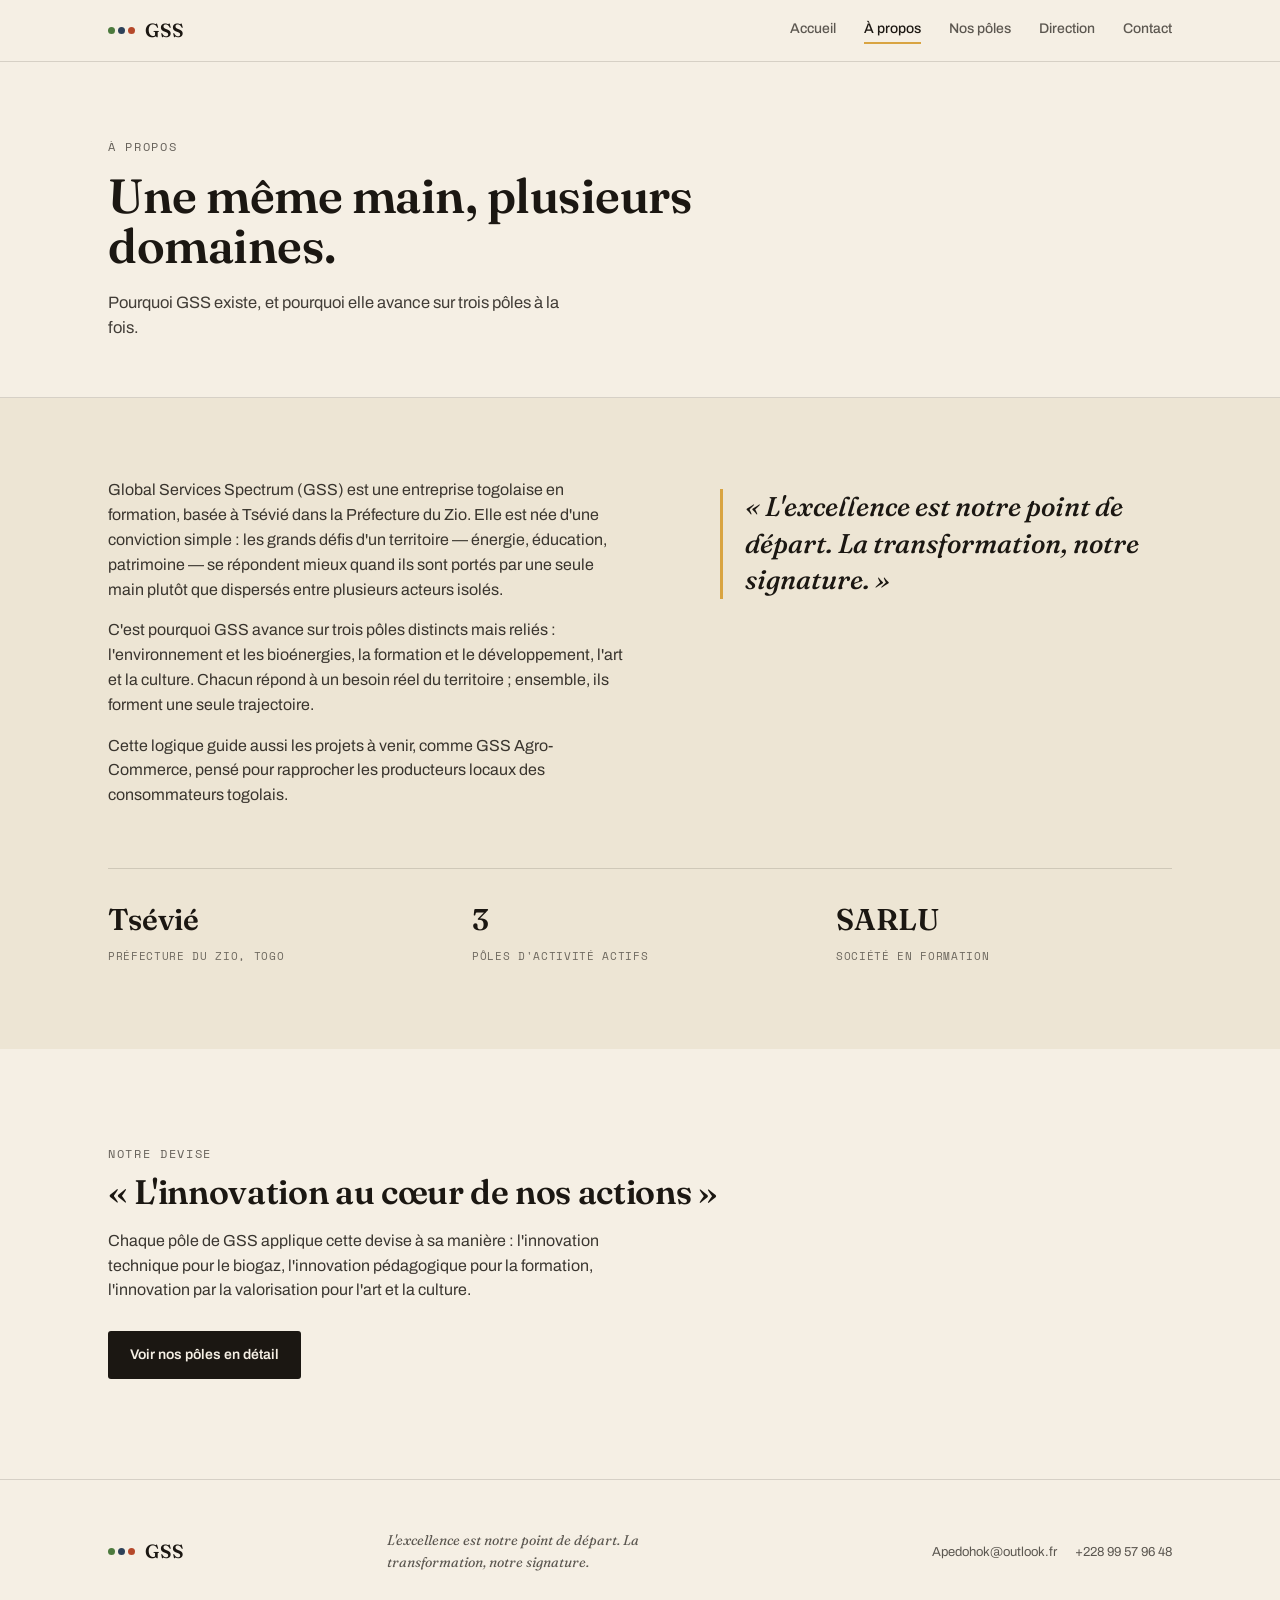
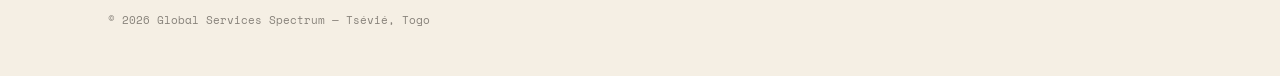
==== a-propos.html @ 8c527e41 "Add files via upload" ====
<!DOCTYPE html>
<html lang="fr">
<head>
<meta charset="UTF-8">
<meta name="viewport" content="width=device-width, initial-scale=1.0">
<title>À propos — Global Services Spectrum</title>
<link rel="preconnect" href="https://fonts.googleapis.com">
<link rel="preconnect" href="https://fonts.gstatic.com" crossorigin>
<link href="https://fonts.googleapis.com/css2?family=Fraunces:opsz,wght@9..144,300;9..144,500;9..144,600;9..144,700&family=Archivo:wght@400;500;600&family=Space+Mono:wght@400;700&display=swap" rel="stylesheet">
<link rel="stylesheet" href="styles.css">
</head>
<body>

<header>
  <nav class="wrap">
    <a href="index.html" class="brandmark">
      <span class="dot-row"><span class="dot"></span><span class="dot"></span><span class="dot"></span></span>
      GSS
    </a>
    <div class="navlinks">
      <a href="index.html">Accueil</a>
      <a href="a-propos.html">À propos</a>
      <a href="poles.html">Nos pôles</a>
      <a href="direction.html">Direction</a>
      <a href="contact.html">Contact</a>
    </div>
  </nav>
</header>

<main>
  <section class="page-hero">
    <div class="wrap">
      <p class="eyebrow">À propos</p>
      <h1>Une même main, plusieurs domaines.</h1>
      <p class="lede">Pourquoi GSS existe, et pourquoi elle avance sur trois pôles à la fois.</p>
    </div>
  </section>

  <section class="about" style="padding-top:64px;">
    <div class="wrap about-grid">
      <div class="reveal">
        <p style="opacity:0.85; max-width:58ch;">
          Global Services Spectrum (GSS) est une entreprise togolaise en formation, basée à Tsévié dans la Préfecture du Zio. Elle est née d'une conviction simple : les grands défis d'un territoire — énergie, éducation, patrimoine — se répondent mieux quand ils sont portés par une seule main plutôt que dispersés entre plusieurs acteurs isolés.
        </p>
        <p style="margin-top:16px; opacity:0.85; max-width:58ch;">
          C'est pourquoi GSS avance sur trois pôles distincts mais reliés : l'environnement et les bioénergies, la formation et le développement, l'art et la culture. Chacun répond à un besoin réel du territoire ; ensemble, ils forment une seule trajectoire.
        </p>
        <p style="margin-top:16px; opacity:0.85; max-width:58ch;">
          Cette logique guide aussi les projets à venir, comme GSS Agro-Commerce, pensé pour rapprocher les producteurs locaux des consommateurs togolais.
        </p>
      </div>
      <div class="reveal">
        <p class="pullquote">« L'excellence est notre point de départ. La transformation, notre signature. »</p>
      </div>
    </div>

    <div class="wrap">
      <div class="timeline-note reveal">
        <div>
          <div class="stat-num">Tsévié</div>
          <div class="stat-label">Préfecture du Zio, Togo</div>
        </div>
        <div>
          <div class="stat-num">3</div>
          <div class="stat-label">Pôles d'activité actifs</div>
        </div>
        <div>
          <div class="stat-num">SARLU</div>
          <div class="stat-label">Société en formation</div>
        </div>
      </div>
    </div>
  </section>

  <section>
    <div class="wrap reveal">
      <p class="eyebrow">Notre devise</p>
      <h2 style="margin-top:12px; font-size:clamp(24px,3vw,34px);">« L'innovation au cœur de nos actions »</h2>
      <p style="margin-top:18px; max-width:56ch; opacity:0.85;">
        Chaque pôle de GSS applique cette devise à sa manière : l'innovation technique pour le biogaz, l'innovation pédagogique pour la formation, l'innovation par la valorisation pour l'art et la culture.
      </p>
      <p style="margin-top:28px;"><a class="btn btn-primary" href="poles.html">Voir nos pôles en détail</a></p>
    </div>
  </section>
</main>

<footer>
  <div class="wrap">
    <div class="brandmark">
      <span class="dot-row"><span class="dot"></span><span class="dot"></span><span class="dot"></span></span>
      GSS
    </div>
    <p class="signature">L'excellence est notre point de départ. La transformation, notre signature.</p>
    <div class="foot-links">
      <a href="mailto:Apedohok@outlook.fr">Apedohok@outlook.fr</a>
      <a href="tel:+22899579648">+228 99 57 96 48</a>
    </div>
  </div>
  <div class="wrap" style="margin-top:14px;">
    <p class="legal">© 2026 Global Services Spectrum — Tsévié, Togo</p>
  </div>
</footer>

<script src="script.js"></script>
</body>
</html>
---- styles.css ----
:root{
  --ink:#1B1712;
  --paper:#F5EFE4;
  --paper-2:#EDE5D4;
  --feuille:#4C7A3D;
  --feuille-soft:#E3ECDE;
  --indigo:#2D4159;
  --indigo-soft:#DEE3EA;
  --terre:#B5482A;
  --terre-soft:#F1DED2;
  --ocre:#D9A441;
  --line: rgba(27,23,18,0.14);
  --maxw: 1120px;
}

*{box-sizing:border-box;}
html{scroll-behavior:smooth;}
@media (prefers-reduced-motion: reduce){
  html{scroll-behavior:auto;}
  *{animation-duration:0.01ms !important; transition-duration:0.01ms !important;}
}

body{
  margin:0;
  background:var(--paper);
  color:var(--ink);
  font-family:'Archivo', sans-serif;
  font-size:16px;
  line-height:1.55;
  -webkit-font-smoothing:antialiased;
}

h1,h2,h3{
  font-family:'Fraunces', serif;
  font-weight:600;
  line-height:1.05;
  margin:0;
  letter-spacing:-0.01em;
}

a{color:inherit;}
.wrap{max-width:var(--maxw); margin:0 auto; padding:0 28px;}

.eyebrow{
  font-family:'Space Mono', monospace;
  font-size:12px;
  letter-spacing:0.14em;
  text-transform:uppercase;
  opacity:0.65;
}

/* ---------- NAV ---------- */
header{
  position:sticky; top:0; z-index:50;
  background:rgba(245,239,228,0.9);
  backdrop-filter:blur(8px);
  border-bottom:1px solid var(--line);
}
nav.wrap{
  display:flex; align-items:center; justify-content:space-between;
  padding-top:16px; padding-bottom:16px;
  gap:16px; flex-wrap:wrap;
}
.brandmark{
  display:flex; align-items:center; gap:10px;
  font-family:'Fraunces', serif; font-weight:600; font-size:19px;
  text-decoration:none;
}
.brandmark .dot-row{display:flex; gap:3px;}
.brandmark .dot{width:7px; height:7px; border-radius:50%;}
.brandmark .dot:nth-child(1){background:var(--feuille);}
.brandmark .dot:nth-child(2){background:var(--indigo);}
.brandmark .dot:nth-child(3){background:var(--terre);}

.navlinks{display:flex; gap:28px; font-size:14px; font-weight:500; flex-wrap:wrap;}
.navlinks a{text-decoration:none; opacity:0.7; transition:opacity .2s; padding-bottom:2px;}
.navlinks a:hover, .navlinks a:focus-visible{opacity:1;}
.navlinks a.active{opacity:1; border-bottom:2px solid var(--ocre);}

a:focus-visible, button:focus-visible{
  outline:2px solid var(--indigo);
  outline-offset:3px;
  border-radius:2px;
}

/* ---------- PAGE HERO (interior pages) ---------- */
.page-hero{padding:64px 0 40px; border-bottom:1px solid var(--line);}
.page-hero h1{font-size:clamp(30px,4.6vw,48px); margin-top:14px; max-width:20ch;}
.page-hero .lede{max-width:52ch; margin-top:18px; opacity:0.82; font-size:16.5px;}

/* ---------- HOME HERO ---------- */
.hero{padding:88px 0 40px;}
.hero h1{
  font-size:clamp(34px, 5.4vw, 62px);
  max-width:16ch;
  margin-top:18px;
}
.hero .lede{
  max-width:46ch;
  margin-top:22px;
  font-size:17px;
  opacity:0.82;
}
.cta-row{display:flex; gap:14px; margin-top:34px; flex-wrap:wrap;}
.btn{
  display:inline-block;
  font-family:'Archivo', sans-serif;
  font-weight:600; font-size:14px;
  padding:13px 22px;
  border-radius:3px;
  text-decoration:none;
  transition:transform .18s ease, box-shadow .18s ease;
}
.btn-primary{background:var(--ink); color:var(--paper);}
.btn-primary:hover{transform:translateY(-2px); box-shadow:0 6px 0 var(--line);}
.btn-ghost{border:1px solid var(--ink); color:var(--ink);}
.btn-ghost:hover{transform:translateY(-2px);}

/* ---------- PRISM SIGNATURE ---------- */
.prism-wrap{margin-top:64px;}
.prism-svg{width:100%; height:auto; display:block;}
.prism-caption{
  display:flex; justify-content:space-between; margin-top:10px;
  font-family:'Space Mono', monospace; font-size:11px; letter-spacing:0.08em;
  text-transform:uppercase; opacity:0.55; flex-wrap:wrap; gap:8px;
}
.prism-caption a{text-decoration:none; opacity:1; color:inherit; border-bottom:1px dotted var(--line);}

/* ---------- SECTION generic ---------- */
section{padding:84px 0;}
.section-head{max-width:52ch; margin-bottom:48px;}
.section-head h2{font-size:clamp(26px,3.4vw,38px); margin-top:12px;}
.reveal{opacity:0; transform:translateY(18px); transition:opacity .7s ease, transform .7s ease;}
.reveal.is-visible{opacity:1; transform:translateY(0);}

/* ---------- HOME: pole preview cards ---------- */
.pole-preview-grid{display:grid; grid-template-columns:repeat(3,1fr); gap:1px; background:var(--line); border:1px solid var(--line);}
.pole-card{background:var(--paper); padding:32px 26px; text-decoration:none; color:inherit; transition:background .2s ease;}
.pole-card:hover{background:var(--paper-2);}
.pole-card .branch-swatch{margin-bottom:18px;}
.pole-card h3{font-size:19px; margin-bottom:10px;}
.pole-card p{font-size:14px; opacity:0.75; margin:0 0 14px;}
.pole-card .go{font-family:'Space Mono', monospace; font-size:11px; text-transform:uppercase; letter-spacing:0.06em; opacity:0.6;}
@media (max-width:820px){.pole-preview-grid{grid-template-columns:1fr;}}

/* ---------- ABOUT ---------- */
.about{background:var(--paper-2);}
.about-grid{display:grid; grid-template-columns:1.1fr 0.9fr; gap:60px; align-items:start;}
.pullquote{
  font-family:'Fraunces', serif;
  font-style:italic;
  font-weight:500;
  font-size:clamp(20px,2.6vw,27px);
  line-height:1.35;
  border-left:3px solid var(--ocre);
  padding-left:22px;
}
@media (max-width:820px){.about-grid{grid-template-columns:1fr; gap:32px;}}

.timeline-note{
  margin-top:44px; padding-top:28px; border-top:1px solid var(--line);
  display:grid; grid-template-columns:repeat(3,1fr); gap:28px;
}
.timeline-note .stat-num{font-family:'Fraunces', serif; font-size:30px; font-weight:600;}
.timeline-note .stat-label{font-family:'Space Mono', monospace; font-size:11px; opacity:0.6; text-transform:uppercase; letter-spacing:0.06em; margin-top:4px;}
@media (max-width:640px){.timeline-note{grid-template-columns:1fr;}}

/* ---------- BRANCHES ---------- */
.branch{
  border-top:1px solid var(--line);
  padding:52px 0;
  display:grid;
  grid-template-columns:120px 1fr;
  gap:32px;
}
.branch:first-child{border-top:none;}
.branch:last-child{border-bottom:1px solid var(--line);}
.branch-num{
  font-family:'Space Mono', monospace;
  font-size:13px;
  padding-top:6px;
}
.branch-swatch{
  display:inline-block; width:34px; height:6px; border-radius:3px; margin-bottom:16px;
}
.branch h3{font-size:clamp(21px,2.6vw,27px); margin-bottom:14px;}
.branch p{max-width:60ch; opacity:0.85; margin:0 0 14px;}
.branch-tags{display:flex; gap:8px; flex-wrap:wrap; margin-top:16px;}
.tag{
  font-family:'Space Mono', monospace; font-size:11px; letter-spacing:0.04em;
  padding:5px 10px; border-radius:20px; border:1px solid var(--line);
}
.b-env .branch-swatch{background:var(--feuille);}
.b-env .tag{background:var(--feuille-soft);}
.b-form .branch-swatch{background:var(--indigo);}
.b-form .tag{background:var(--indigo-soft);}
.b-art .branch-swatch{background:var(--terre);}
.b-art .tag{background:var(--terre-soft);}

.branch-upcoming{
  border-top:1px dashed var(--line);
  padding:40px 0 0;
  display:grid;
  grid-template-columns:120px 1fr;
  gap:32px;
  opacity:0.9;
}
.branch-upcoming .branch-swatch{background:var(--ocre);}
.badge-soon{
  font-family:'Space Mono', monospace; font-size:11px; letter-spacing:0.06em;
  text-transform:uppercase; background:none; border:1px solid var(--ocre); color:#8a6a1f;
  padding:4px 9px; border-radius:20px; margin-left:10px; vertical-align:middle;
}

@media (max-width:640px){
  .branch, .branch-upcoming{grid-template-columns:1fr; gap:10px;}
  .branch-num{padding-top:0;}
}

/* ---------- DIRECTION ---------- */
.direction{background:var(--ink); color:var(--paper);}
.direction .wrap{
  display:flex; justify-content:space-between; align-items:flex-end; gap:40px; flex-wrap:wrap;
}
.direction .eyebrow{opacity:0.5;}
.direction h2{font-size:clamp(22px,3vw,30px); margin-top:10px; max-width:22ch;}
.direction-stats{display:flex; gap:36px; flex-wrap:wrap;}
.stat-num{font-family:'Fraunces', serif; font-size:34px; font-weight:600;}
.stat-label{font-family:'Space Mono', monospace; font-size:11px; opacity:0.6; text-transform:uppercase; letter-spacing:0.06em; margin-top:4px;}

.direction-body{padding:64px 0;}
.direction-body .lede{max-width:60ch; opacity:0.85; font-size:16.5px;}
.direction-body .lede + .lede{margin-top:16px;}

/* ---------- CONTACT ---------- */
.contact-grid{display:grid; grid-template-columns:1fr 1fr; gap:56px;}
.contact-item{padding:20px 0; border-top:1px solid var(--line);}
.contact-item:first-child{border-top:none;}
.contact-label{font-family:'Space Mono', monospace; font-size:11px; text-transform:uppercase; opacity:0.55; letter-spacing:0.06em;}
.contact-value{font-family:'Fraunces', serif; font-size:22px; margin-top:6px;}
.contact-value a{text-decoration:none; border-bottom:1px solid var(--line);}
.contact-value a:hover{border-color:var(--ink);}
@media (max-width:820px){.contact-grid{grid-template-columns:1fr;}}

.contact-form{margin-top:12px;}
.contact-form label{
  display:block; font-family:'Space Mono', monospace; font-size:11px;
  text-transform:uppercase; letter-spacing:0.06em; opacity:0.6; margin-bottom:8px;
}
.contact-form input, .contact-form textarea{
  width:100%; font-family:'Archivo', sans-serif; font-size:15px;
  padding:12px 14px; margin-bottom:20px; border:1px solid var(--line);
  border-radius:3px; background:var(--paper-2); color:var(--ink);
}
.contact-form input:focus, .contact-form textarea:focus{outline:2px solid var(--indigo); outline-offset:1px;}
.contact-form textarea{min-height:120px; resize:vertical;}

/* ---------- FOOTER ---------- */
footer{border-top:1px solid var(--line); padding:36px 0; }
footer .wrap{display:flex; justify-content:space-between; align-items:center; flex-wrap:wrap; gap:12px;}
footer .signature{font-family:'Fraunces', serif; font-style:italic; font-size:14px; opacity:0.7; max-width:38ch;}
footer .legal{font-family:'Space Mono', monospace; font-size:11px; opacity:0.5;}
footer .foot-links{display:flex; gap:18px; font-size:13px;}
footer .foot-links a{text-decoration:none; opacity:0.7;}
footer .foot-links a:hover{opacity:1;}
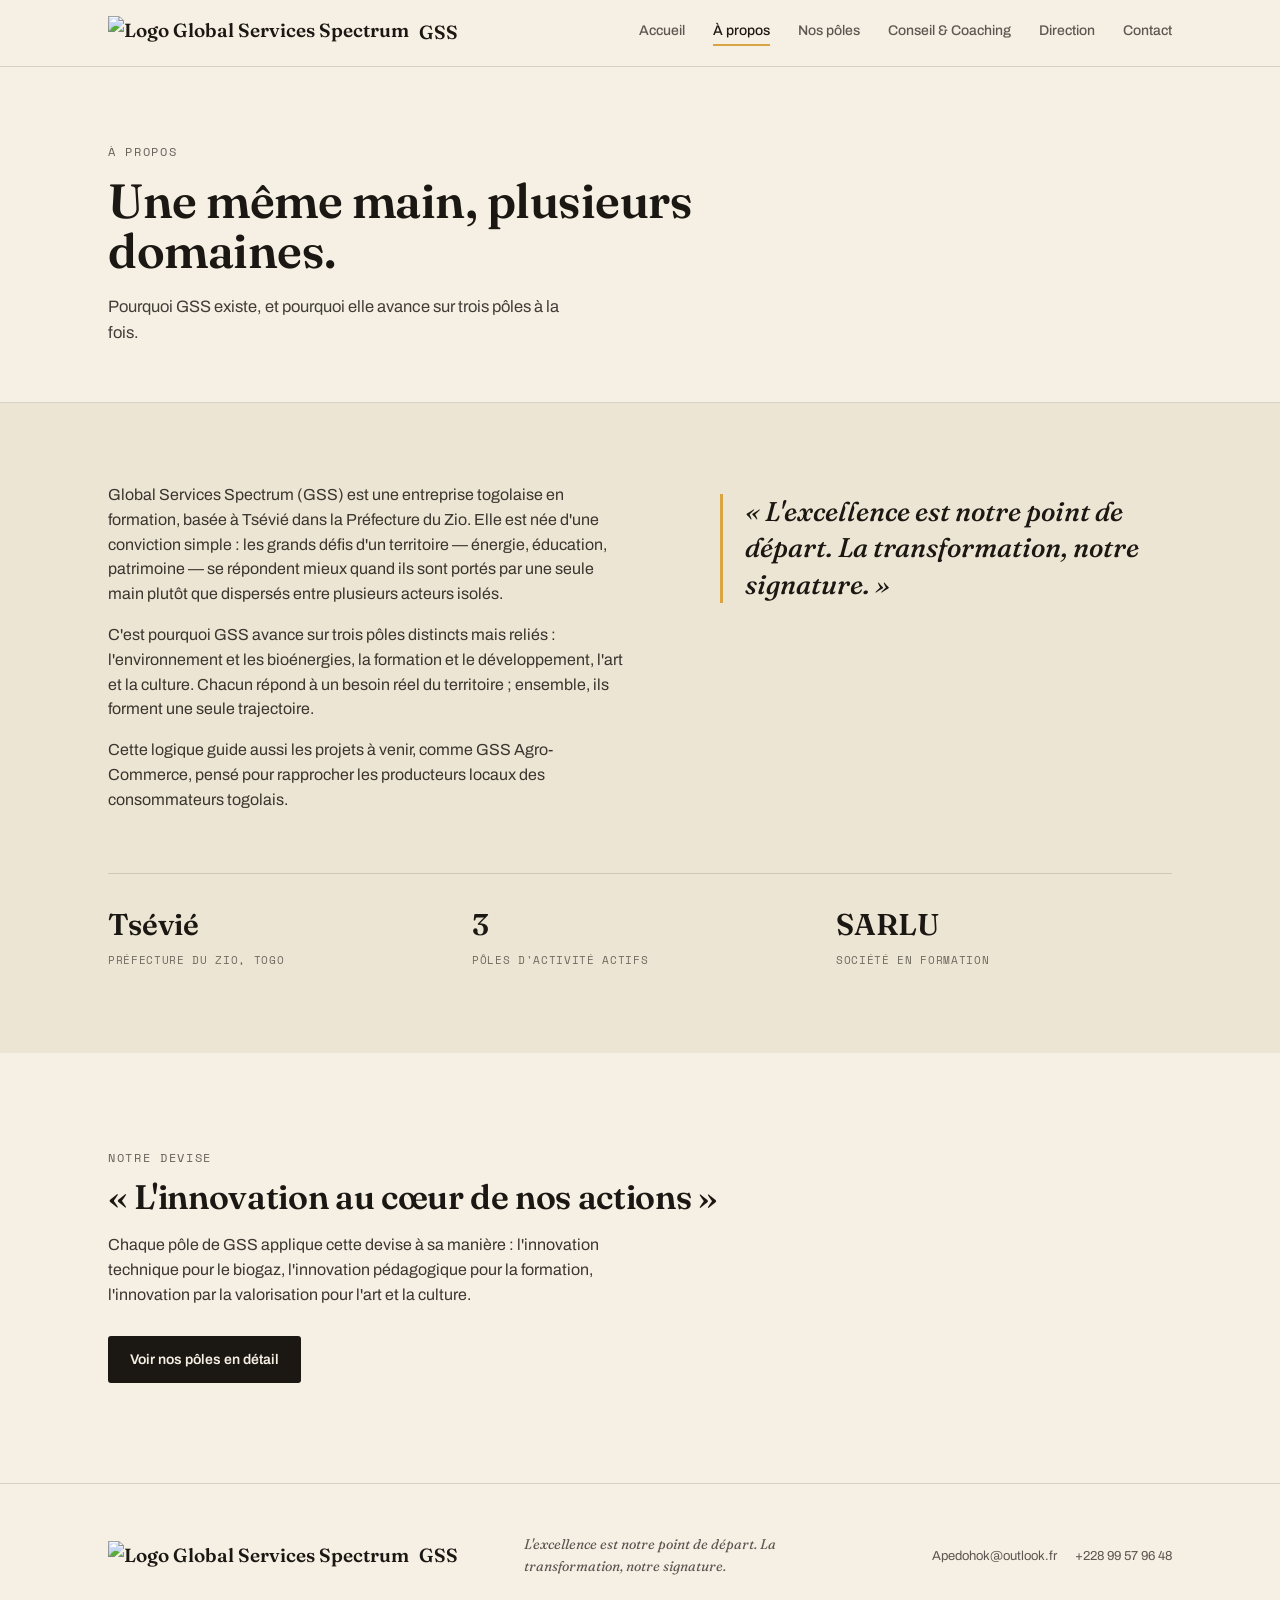
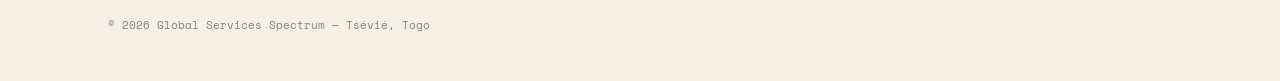
==== commit af75e56a: "Add files via upload" ====
--- a/a-propos.html
+++ b/a-propos.html
@@ -14,13 +14,14 @@
 <header>
   <nav class="wrap">
     <a href="index.html" class="brandmark">
-      <span class="dot-row"><span class="dot"></span><span class="dot"></span><span class="dot"></span></span>
+      <img src="assets/logo.png" alt="Logo Global Services Spectrum">
       GSS
     </a>
     <div class="navlinks">
       <a href="index.html">Accueil</a>
       <a href="a-propos.html">À propos</a>
       <a href="poles.html">Nos pôles</a>
+      <a href="conseil-coaching.html">Conseil & Coaching</a>
       <a href="direction.html">Direction</a>
       <a href="contact.html">Contact</a>
     </div>
@@ -87,7 +88,7 @@
 <footer>
   <div class="wrap">
     <div class="brandmark">
-      <span class="dot-row"><span class="dot"></span><span class="dot"></span><span class="dot"></span></span>
+      <img src="assets/logo.png" alt="Logo Global Services Spectrum">
       GSS
     </div>
     <p class="signature">L'excellence est notre point de départ. La transformation, notre signature.</p>
--- a/styles.css
+++ b/styles.css
@@ -66,11 +66,19 @@
   font-family:'Fraunces', serif; font-weight:600; font-size:19px;
   text-decoration:none;
 }
+.brandmark img{height:34px; width:auto; display:block;}
 .brandmark .dot-row{display:flex; gap:3px;}
 .brandmark .dot{width:7px; height:7px; border-radius:50%;}
 .brandmark .dot:nth-child(1){background:var(--feuille);}
 .brandmark .dot:nth-child(2){background:var(--indigo);}
 .brandmark .dot:nth-child(3){background:var(--terre);}
+
+.hero-logo{
+  max-width:280px; width:56%; height:auto; display:block; margin-bottom:8px;
+}
+@media (max-width:640px){.hero-logo{max-width:200px;}}
+
+footer .brandmark img{height:30px;}
 
 .navlinks{display:flex; gap:28px; font-size:14px; font-weight:500; flex-wrap:wrap;}
 .navlinks a{text-decoration:none; opacity:0.7; transition:opacity .2s; padding-bottom:2px;}
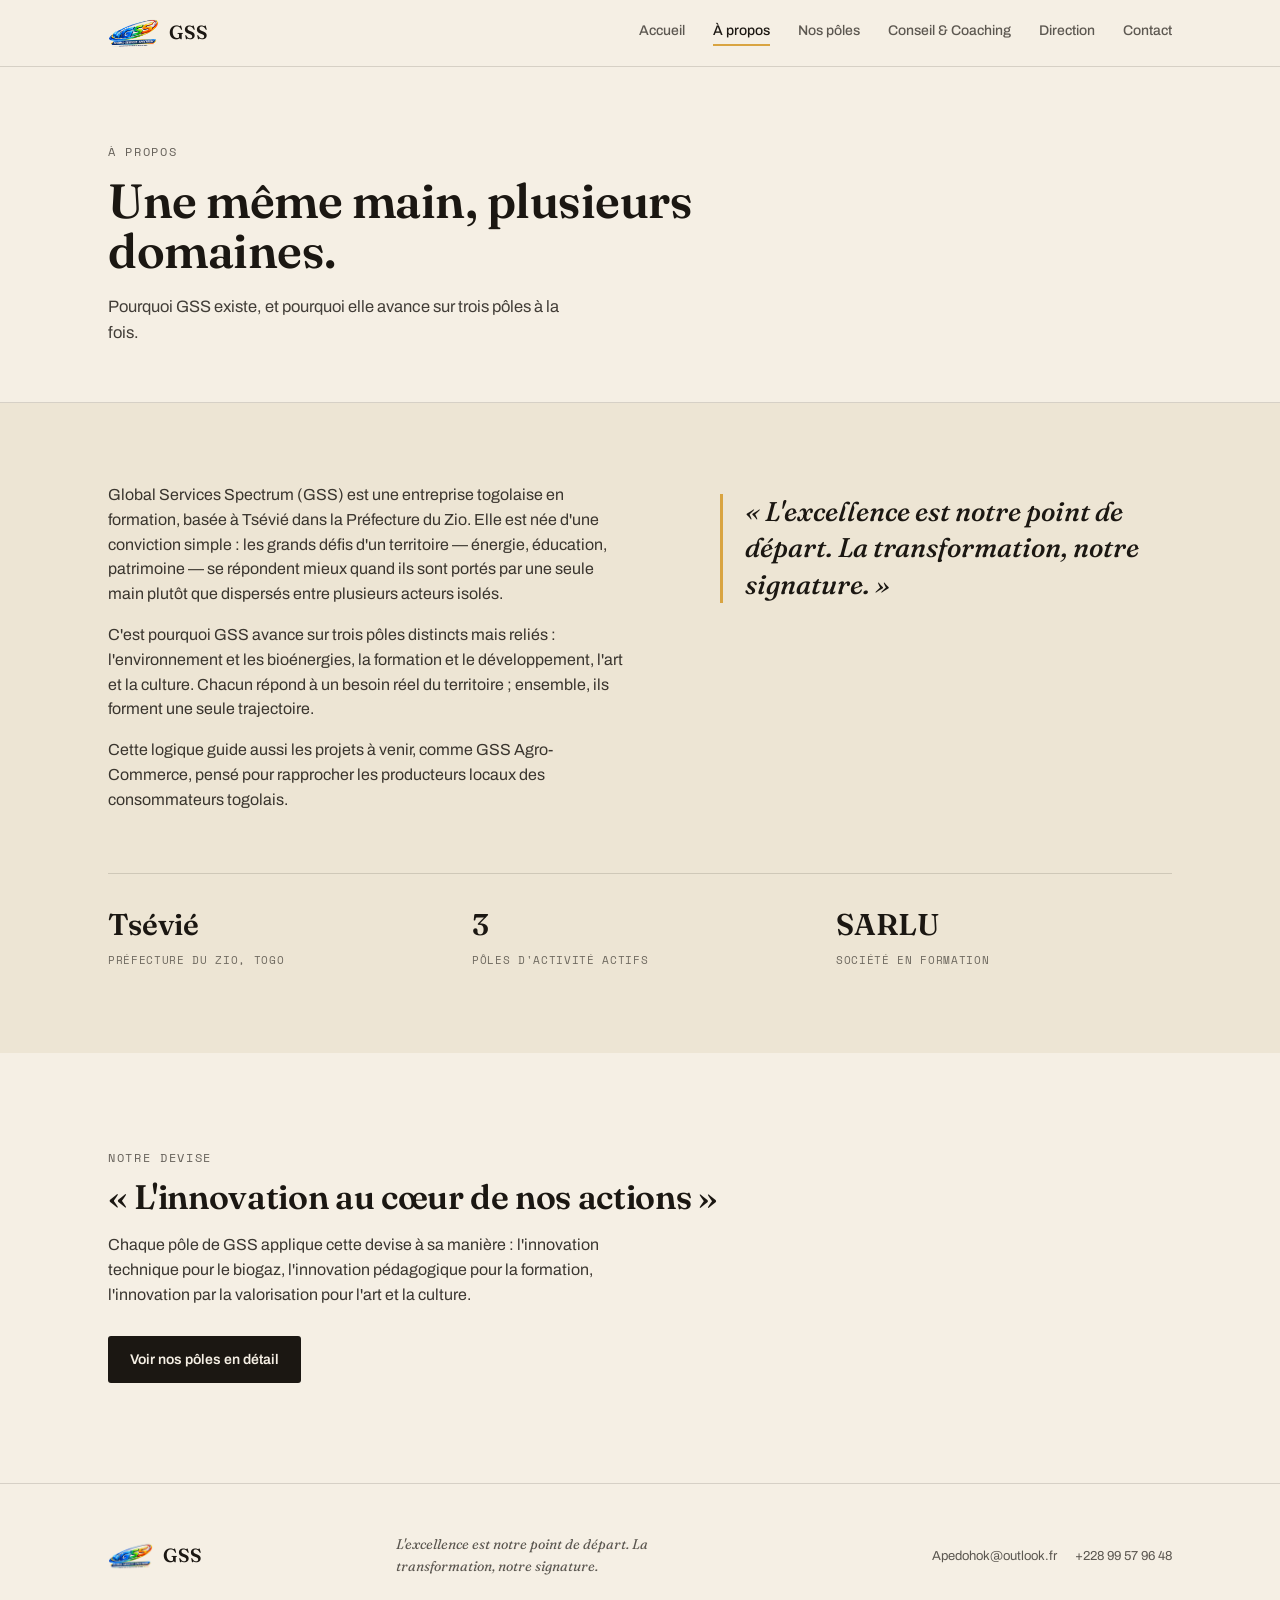
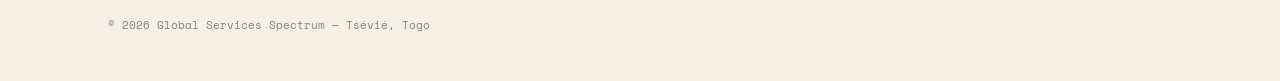
==== commit 47af41fc: "Add files via upload" ====
--- a/a-propos.html
+++ b/a-propos.html
@@ -14,7 +14,7 @@
 <header>
   <nav class="wrap">
     <a href="index.html" class="brandmark">
-      <img src="assets/logo.png" alt="Logo Global Services Spectrum">
+      <img src="logo.png" alt="Logo Global Services Spectrum">
       GSS
     </a>
     <div class="navlinks">
@@ -88,7 +88,7 @@
 <footer>
   <div class="wrap">
     <div class="brandmark">
-      <img src="assets/logo.png" alt="Logo Global Services Spectrum">
+      <img src="logo.png" alt="Logo Global Services Spectrum">
       GSS
     </div>
     <p class="signature">L'excellence est notre point de départ. La transformation, notre signature.</p>
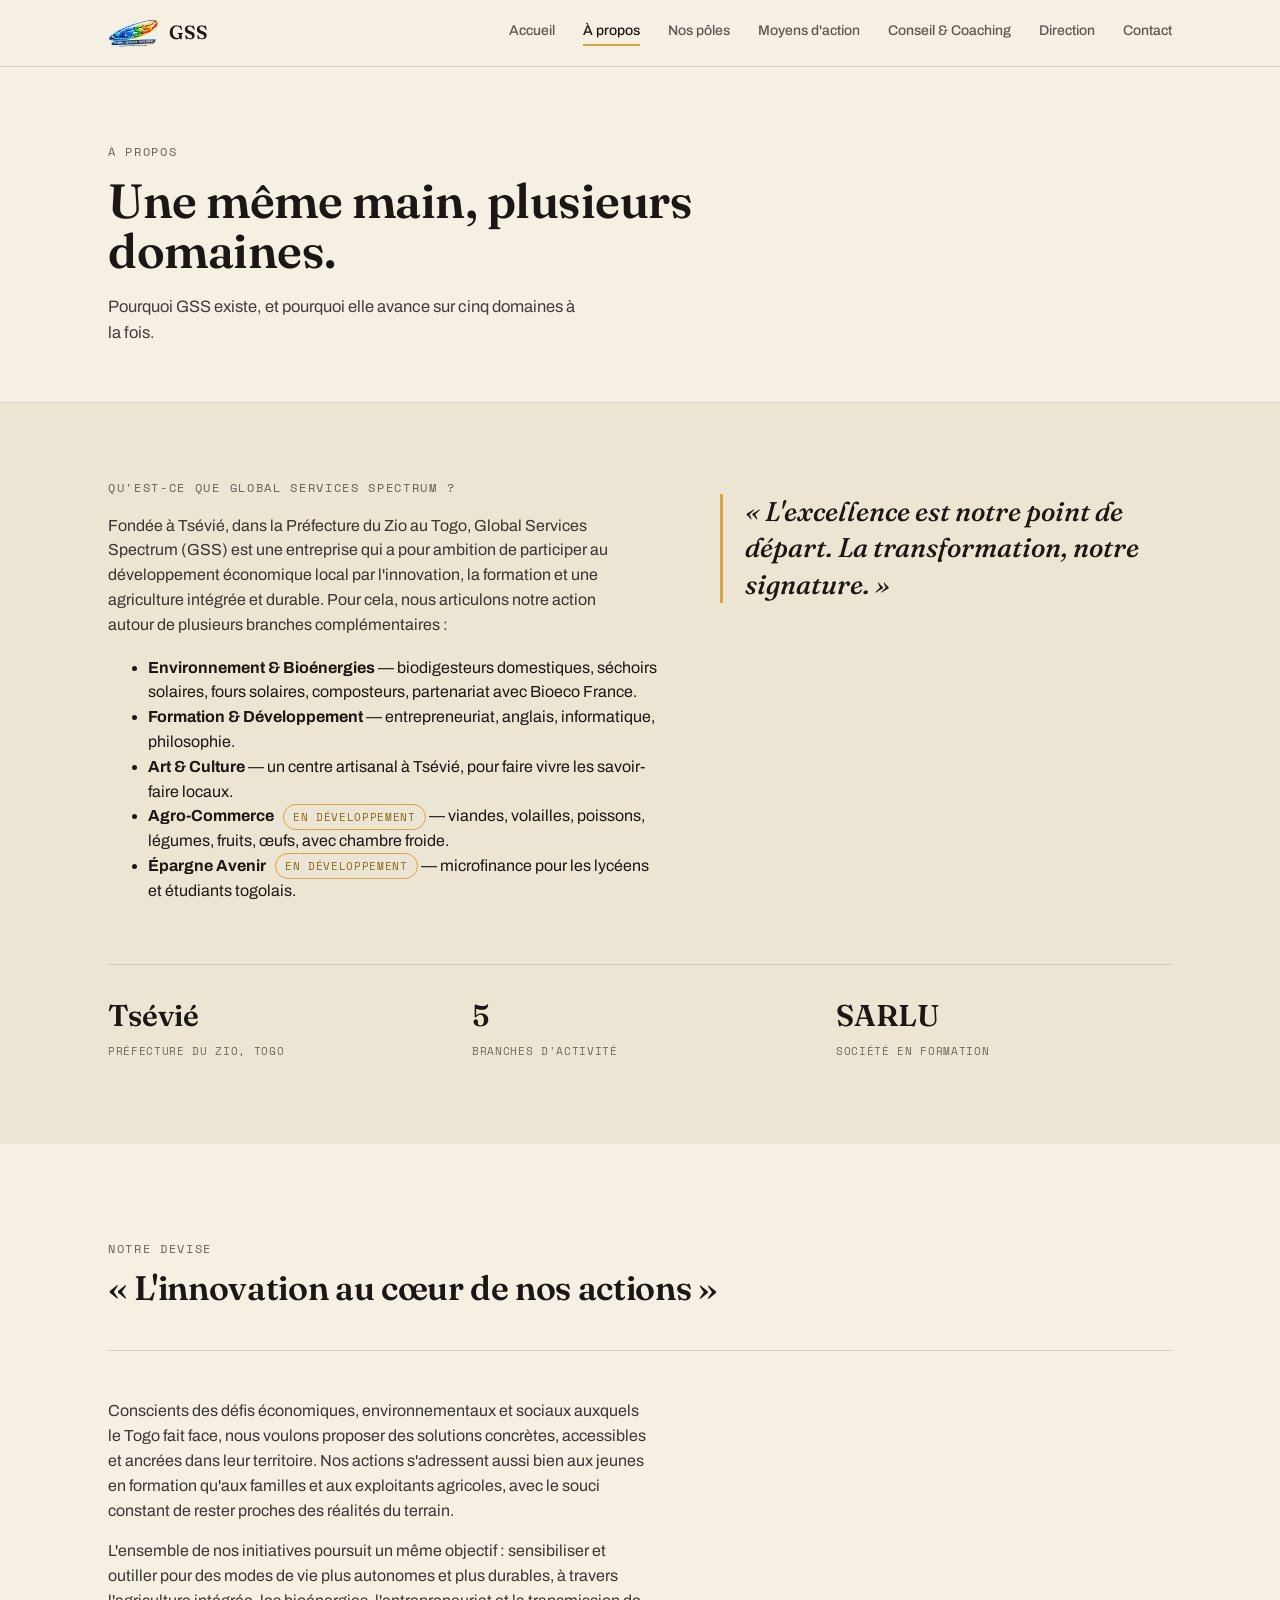
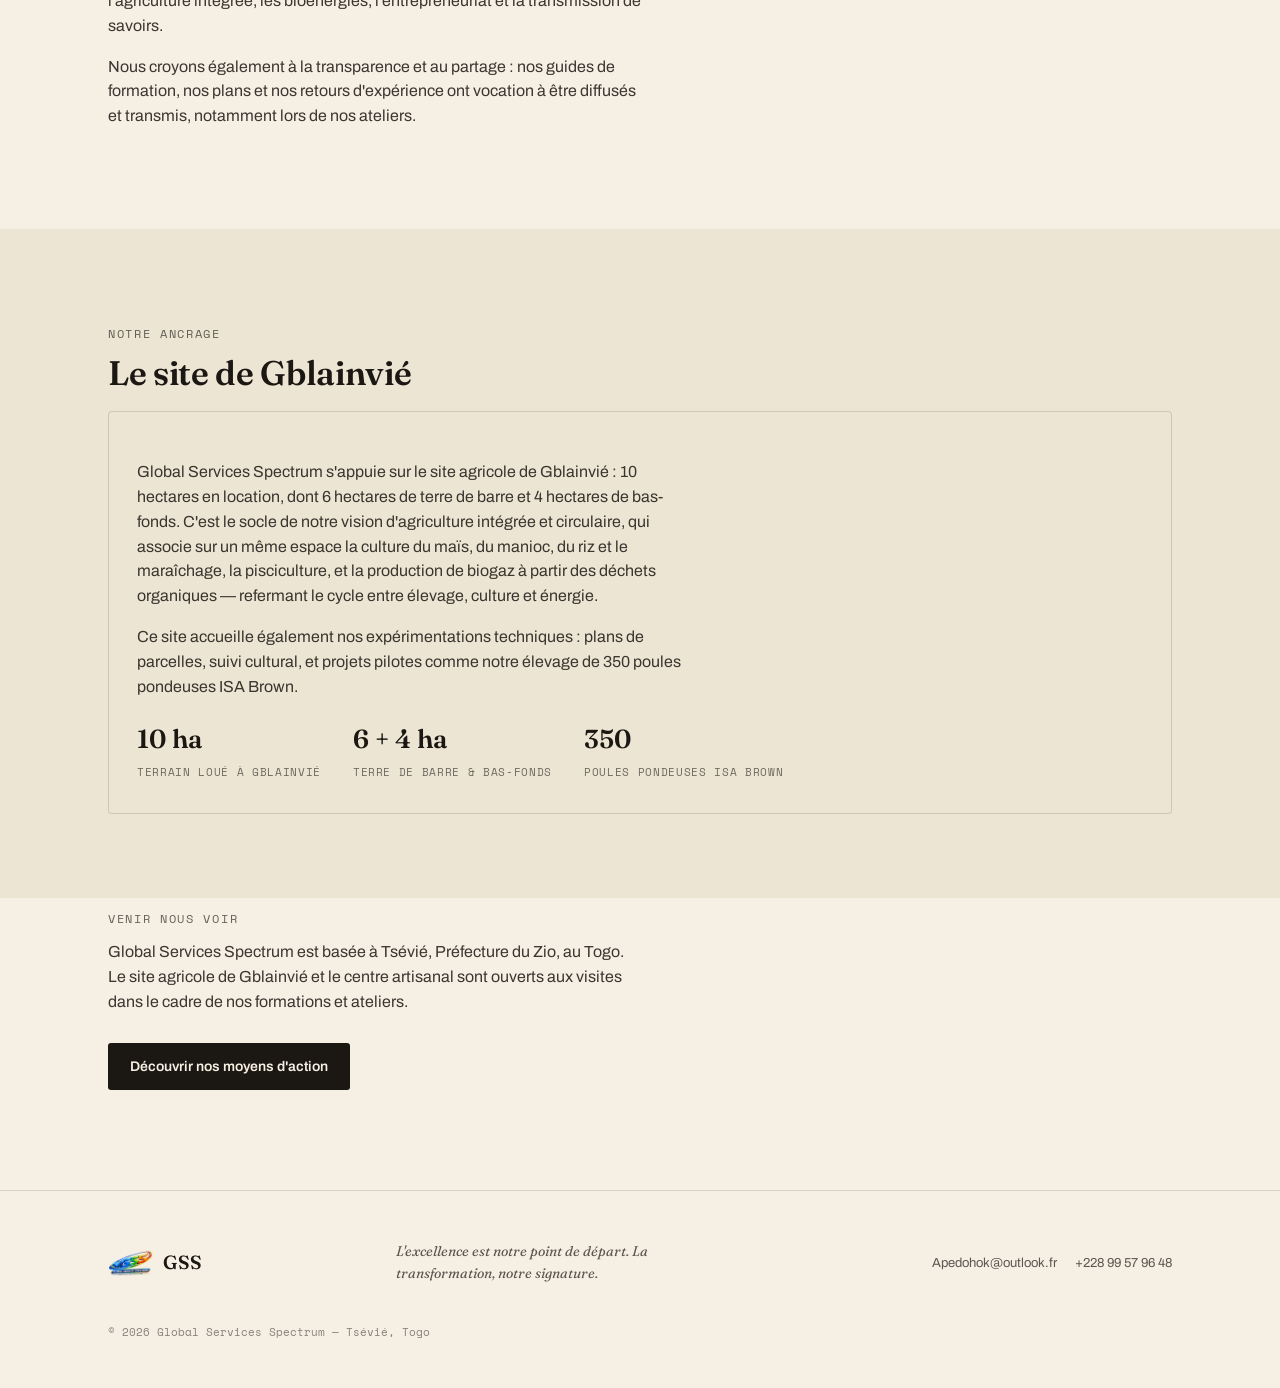
==== commit de9f0045: "Update a-propos.html Signed-off-by: Koffi Gilles-jicel APEDOHO <319249266+GSS-org@users.noreply.gith" ====
--- a/a-propos.html
+++ b/a-propos.html
@@ -8,6 +8,18 @@
 <link rel="preconnect" href="https://fonts.gstatic.com" crossorigin>
 <link href="https://fonts.googleapis.com/css2?family=Fraunces:opsz,wght@9..144,300;9..144,500;9..144,600;9..144,700&family=Archivo:wght@400;500;600&family=Space+Mono:wght@400;700&display=swap" rel="stylesheet">
 <link rel="stylesheet" href="styles.css">
+<style>
+  .value-note{
+    border-top:1px solid var(--line); margin-top:44px; padding-top:32px;
+  }
+  .value-note p + p{margin-top:14px;}
+  .anchor-card{
+    background:var(--paper-2); border:1px solid var(--line); border-radius:4px;
+    padding:32px 28px; margin-top:20px;
+  }
+  .anchor-stats{display:flex; gap:32px; flex-wrap:wrap; margin-top:20px;}
+  .anchor-stats .stat-num{font-size:26px;}
+</style>
 </head>
 <body>
 
@@ -21,7 +33,8 @@
       <a href="index.html">Accueil</a>
       <a href="a-propos.html">À propos</a>
       <a href="poles.html">Nos pôles</a>
-      <a href="conseil-coaching.html">Conseil & Coaching</a>
+      <a href="moyens-action.html">Moyens d'action</a>
+      <a href="conseil-coaching.html">Conseil &amp; Coaching</a>
       <a href="direction.html">Direction</a>
       <a href="contact.html">Contact</a>
     </div>
@@ -33,22 +46,24 @@
     <div class="wrap">
       <p class="eyebrow">À propos</p>
       <h1>Une même main, plusieurs domaines.</h1>
-      <p class="lede">Pourquoi GSS existe, et pourquoi elle avance sur trois pôles à la fois.</p>
+      <p class="lede">Pourquoi GSS existe, et pourquoi elle avance sur cinq domaines à la fois.</p>
     </div>
   </section>
 
   <section class="about" style="padding-top:64px;">
     <div class="wrap about-grid">
       <div class="reveal">
+        <p class="eyebrow" style="margin-bottom:10px;">Qu'est-ce que Global Services Spectrum ?</p>
         <p style="opacity:0.85; max-width:58ch;">
-          Global Services Spectrum (GSS) est une entreprise togolaise en formation, basée à Tsévié dans la Préfecture du Zio. Elle est née d'une conviction simple : les grands défis d'un territoire — énergie, éducation, patrimoine — se répondent mieux quand ils sont portés par une seule main plutôt que dispersés entre plusieurs acteurs isolés.
+          Fondée à Tsévié, dans la Préfecture du Zio au Togo, Global Services Spectrum (GSS) est une entreprise qui a pour ambition de participer au développement économique local par l'innovation, la formation et une agriculture intégrée et durable. Pour cela, nous articulons notre action autour de plusieurs branches complémentaires :
         </p>
-        <p style="margin-top:16px; opacity:0.85; max-width:58ch;">
-          C'est pourquoi GSS avance sur trois pôles distincts mais reliés : l'environnement et les bioénergies, la formation et le développement, l'art et la culture. Chacun répond à un besoin réel du territoire ; ensemble, ils forment une seule trajectoire.
-        </p>
-        <p style="margin-top:16px; opacity:0.85; max-width:58ch;">
-          Cette logique guide aussi les projets à venir, comme GSS Agro-Commerce, pensé pour rapprocher les producteurs locaux des consommateurs togolais.
-        </p>
+        <ul class="audience-list" style="margin-top:18px;">
+          <li><strong>Environnement &amp; Bioénergies</strong> — biodigesteurs domestiques, séchoirs solaires, fours solaires, composteurs, partenariat avec Bioeco France.</li>
+          <li><strong>Formation &amp; Développement</strong> — entrepreneuriat, anglais, informatique, philosophie.</li>
+          <li><strong>Art &amp; Culture</strong> — un centre artisanal à Tsévié, pour faire vivre les savoir-faire locaux.</li>
+          <li><strong>Agro-Commerce</strong> <span class="badge-soon" style="margin-left:6px;">En développement</span> — viandes, volailles, poissons, légumes, fruits, œufs, avec chambre froide.</li>
+          <li><strong>Épargne Avenir</strong> <span class="badge-soon" style="margin-left:6px;">En développement</span> — microfinance pour les lycéens et étudiants togolais.</li>
+        </ul>
       </div>
       <div class="reveal">
         <p class="pullquote">« L'excellence est notre point de départ. La transformation, notre signature. »</p>
@@ -62,8 +77,8 @@
           <div class="stat-label">Préfecture du Zio, Togo</div>
         </div>
         <div>
-          <div class="stat-num">3</div>
-          <div class="stat-label">Pôles d'activité actifs</div>
+          <div class="stat-num">5</div>
+          <div class="stat-label">Branches d'activité</div>
         </div>
         <div>
           <div class="stat-num">SARLU</div>
@@ -77,10 +92,45 @@
     <div class="wrap reveal">
       <p class="eyebrow">Notre devise</p>
       <h2 style="margin-top:12px; font-size:clamp(24px,3vw,34px);">« L'innovation au cœur de nos actions »</h2>
-      <p style="margin-top:18px; max-width:56ch; opacity:0.85;">
-        Chaque pôle de GSS applique cette devise à sa manière : l'innovation technique pour le biogaz, l'innovation pédagogique pour la formation, l'innovation par la valorisation pour l'art et la culture.
-      </p>
-      <p style="margin-top:28px;"><a class="btn btn-primary" href="poles.html">Voir nos pôles en détail</a></p>
+
+      <div class="value-note">
+        <p style="max-width:60ch; opacity:0.85;">Conscients des défis économiques, environnementaux et sociaux auxquels le Togo fait face, nous voulons proposer des solutions concrètes, accessibles et ancrées dans leur territoire. Nos actions s'adressent aussi bien aux jeunes en formation qu'aux familles et aux exploitants agricoles, avec le souci constant de rester proches des réalités du terrain.</p>
+        <p style="max-width:60ch; opacity:0.85;">L'ensemble de nos initiatives poursuit un même objectif : sensibiliser et outiller pour des modes de vie plus autonomes et plus durables, à travers l'agriculture intégrée, les bioénergies, l'entrepreneuriat et la transmission de savoirs.</p>
+        <p style="max-width:60ch; opacity:0.85;">Nous croyons également à la transparence et au partage : nos guides de formation, nos plans et nos retours d'expérience ont vocation à être diffusés et transmis, notamment lors de nos ateliers.</p>
+      </div>
+    </div>
+  </section>
+
+  <section class="about">
+    <div class="wrap reveal">
+      <p class="eyebrow">Notre ancrage</p>
+      <h2 style="margin-top:12px; font-size:clamp(24px,3vw,34px);">Le site de Gblainvié</h2>
+      <div class="anchor-card">
+        <p style="max-width:62ch; opacity:0.85;">Global Services Spectrum s'appuie sur le site agricole de Gblainvié : 10 hectares en location, dont 6 hectares de terre de barre et 4 hectares de bas-fonds. C'est le socle de notre vision d'agriculture intégrée et circulaire, qui associe sur un même espace la culture du maïs, du manioc, du riz et le maraîchage, la pisciculture, et la production de biogaz à partir des déchets organiques — refermant le cycle entre élevage, culture et énergie.</p>
+        <p style="max-width:62ch; opacity:0.85; margin-top:14px;">Ce site accueille également nos expérimentations techniques : plans de parcelles, suivi cultural, et projets pilotes comme notre élevage de 350 poules pondeuses ISA Brown.</p>
+        <div class="anchor-stats">
+          <div>
+            <div class="stat-num">10 ha</div>
+            <div class="stat-label">Terrain loué à Gblainvié</div>
+          </div>
+          <div>
+            <div class="stat-num">6 + 4 ha</div>
+            <div class="stat-label">Terre de barre &amp; bas-fonds</div>
+          </div>
+          <div>
+            <div class="stat-num">350</div>
+            <div class="stat-label">Poules pondeuses ISA Brown</div>
+          </div>
+        </div>
+      </div>
+    </div>
+  </section>
+
+  <section style="padding-top:0;">
+    <div class="wrap reveal">
+      <p class="eyebrow">Venir nous voir</p>
+      <p style="margin-top:12px; max-width:58ch; opacity:0.85;">Global Services Spectrum est basée à Tsévié, Préfecture du Zio, au Togo. Le site agricole de Gblainvié et le centre artisanal sont ouverts aux visites dans le cadre de nos formations et ateliers.</p>
+      <p style="margin-top:28px;"><a class="btn btn-primary" href="moyens-action.html">Découvrir nos moyens d'action</a></p>
     </div>
   </section>
 </main>
@@ -104,4 +154,4 @@
 
 <script src="script.js"></script>
 </body>
-</html>
+              </html>
